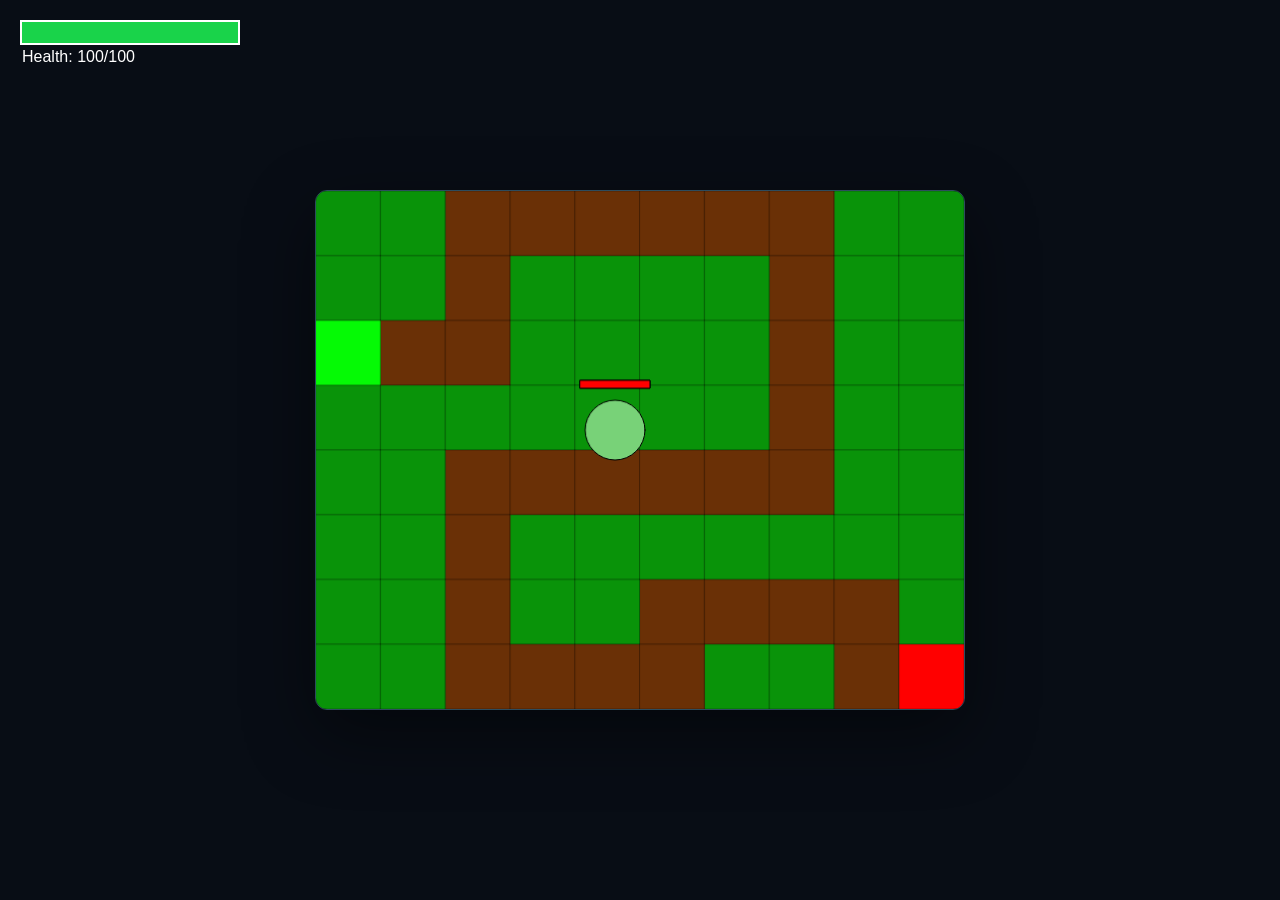
==== Game.html @ c99320d5 "tilføjet game.html som sætter alt sammen" ====
<!DOCTYPE html>
<html lang="en">
<head>
    <meta charset="UTF-8">
    <meta name="viewport" content="width=device-width, initial-scale=1.0">
    <title>Tower defense group project</title>
    <link rel="stylesheet" href="css/style.css">
    <script src="js/p5.min.js"></script>
    
</head>
<body>
    <script src="Map/Map.js"></script>
    <script src="player/player.js"></script>
    <script src="Tårnet/tårnet.js"></script>
    <script src="Monster/monster.js"></script>
</body>
</html>
---- css/style.css ----
* {
    margin: 0;
    padding: 0;
    box-sizing: border-box;
}

body {
    display: flex;
    justify-content: center;
    align-items: center;
    min-height: 100vh;
    padding: 24px;
    background: #080d15;
}

canvas {
    display: block;
    width: min(650px, calc(100vw - 48px)) !important;
    height: auto !important;
    border: 1px solid #2d4c5e;
    border-radius: 12px;
    box-shadow: 0 24px 70px rgba(0, 0, 0, 0.45);
}

#game {
    display: grid;
    grid-template-columns: repeat(10, 65px);
    gap: 2px;
}
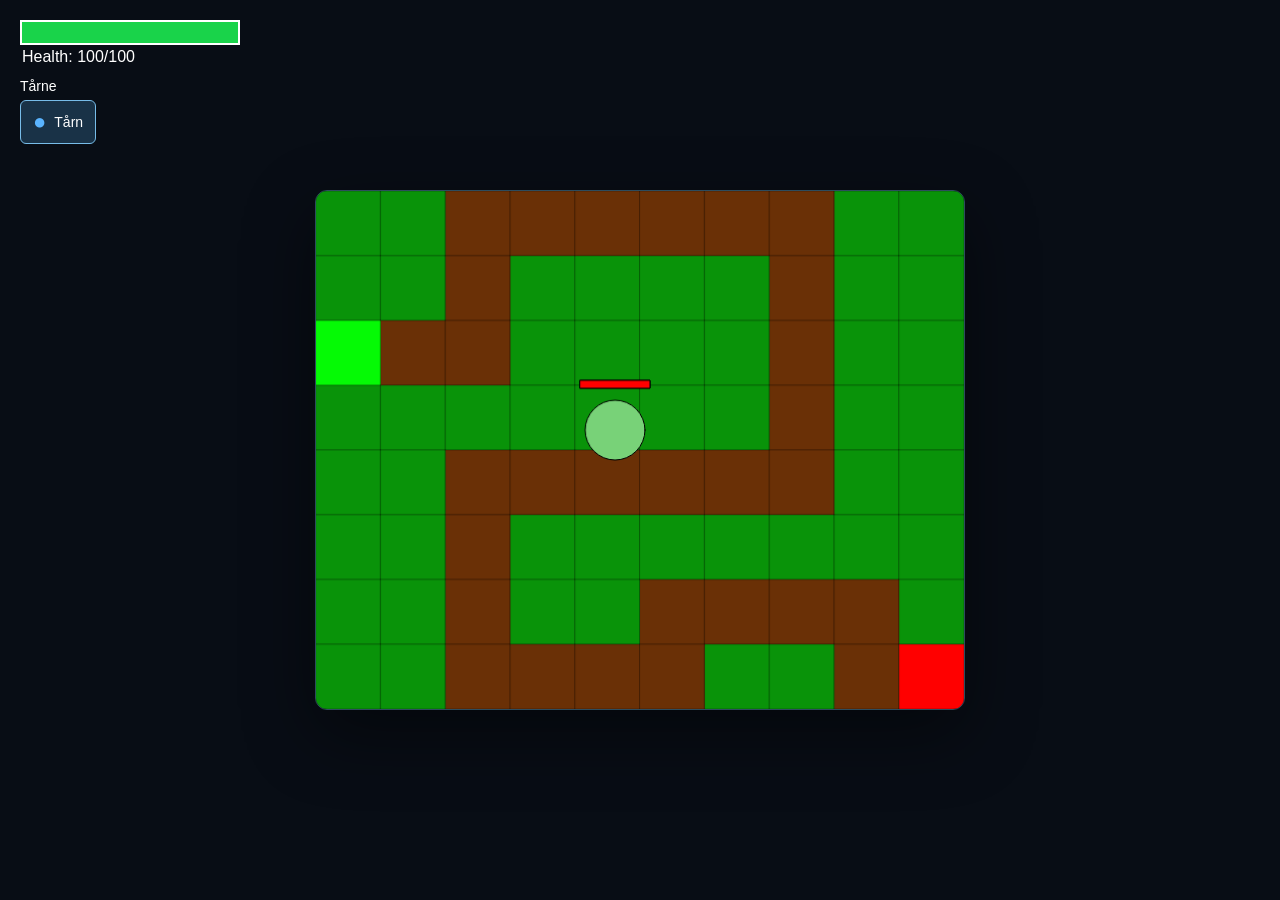
==== commit a05848a2: "Nu kan man trække tårnet på banen, men kun på de grønne tiles, ikke på banen, indgangen eller udgang" ====
--- a/Game.html
+++ b/Game.html
@@ -11,6 +11,7 @@
 <body>
     <script src="Map/Map.js"></script>
     <script src="player/player.js"></script>
+    <script src="Tårnet/Skud.js"></script>
     <script src="Tårnet/tårnet.js"></script>
     <script src="Monster/monster.js"></script>
 </body>
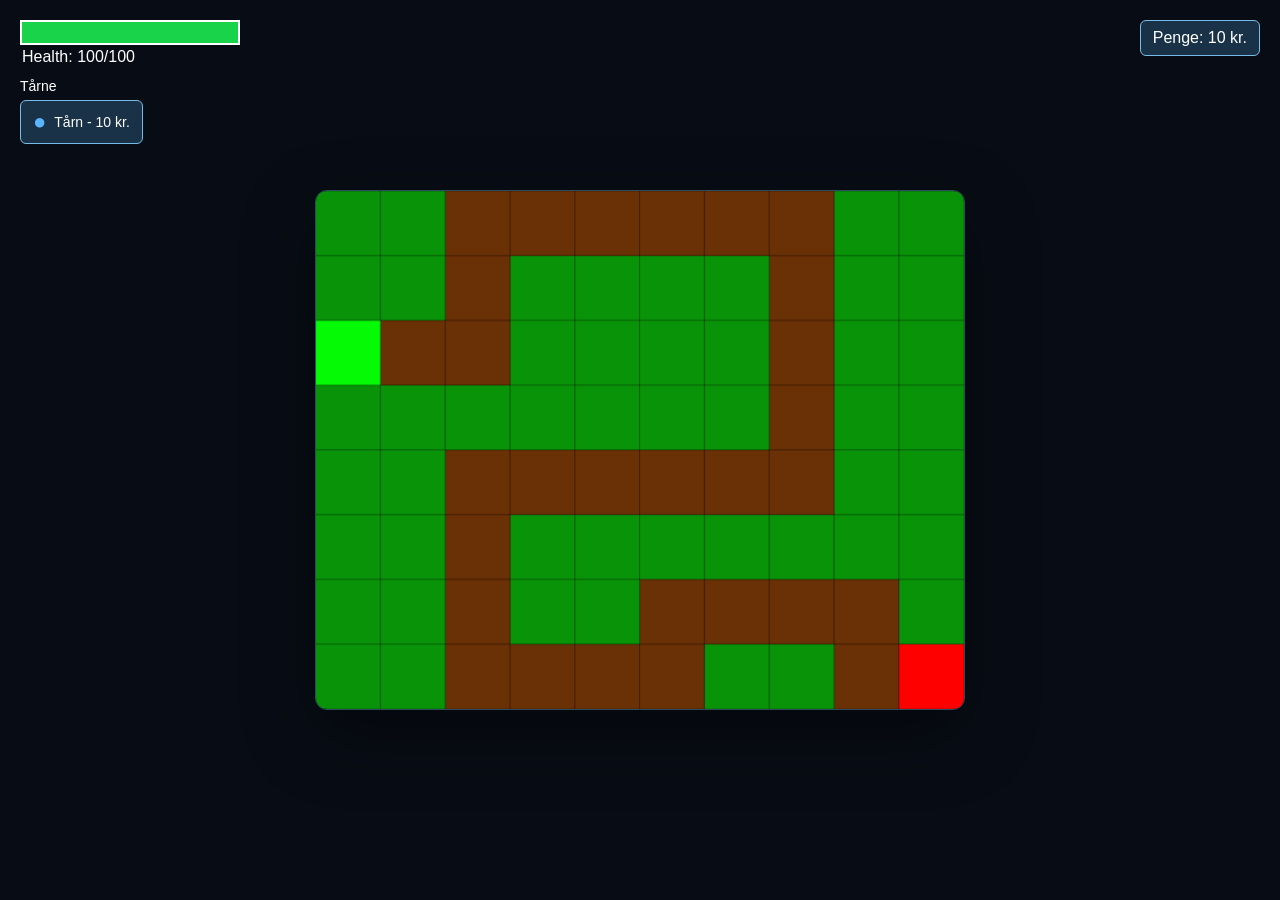
==== commit ed0fff88: "Nu er det penge. et tårn koster 10 kroner, man starter med 10 og når et monster er helt død får man " ====
--- a/Game.html
+++ b/Game.html
@@ -11,8 +11,10 @@
 <body>
     <script src="Map/Map.js"></script>
     <script src="player/player.js"></script>
+    <script src="Waves/Penge.js"></script>
     <script src="Tårnet/Skud.js"></script>
     <script src="Tårnet/tårnet.js"></script>
+    <script src="Waves/waves.js"></script>
     <script src="Monster/monster.js"></script>
 </body>
 </html>
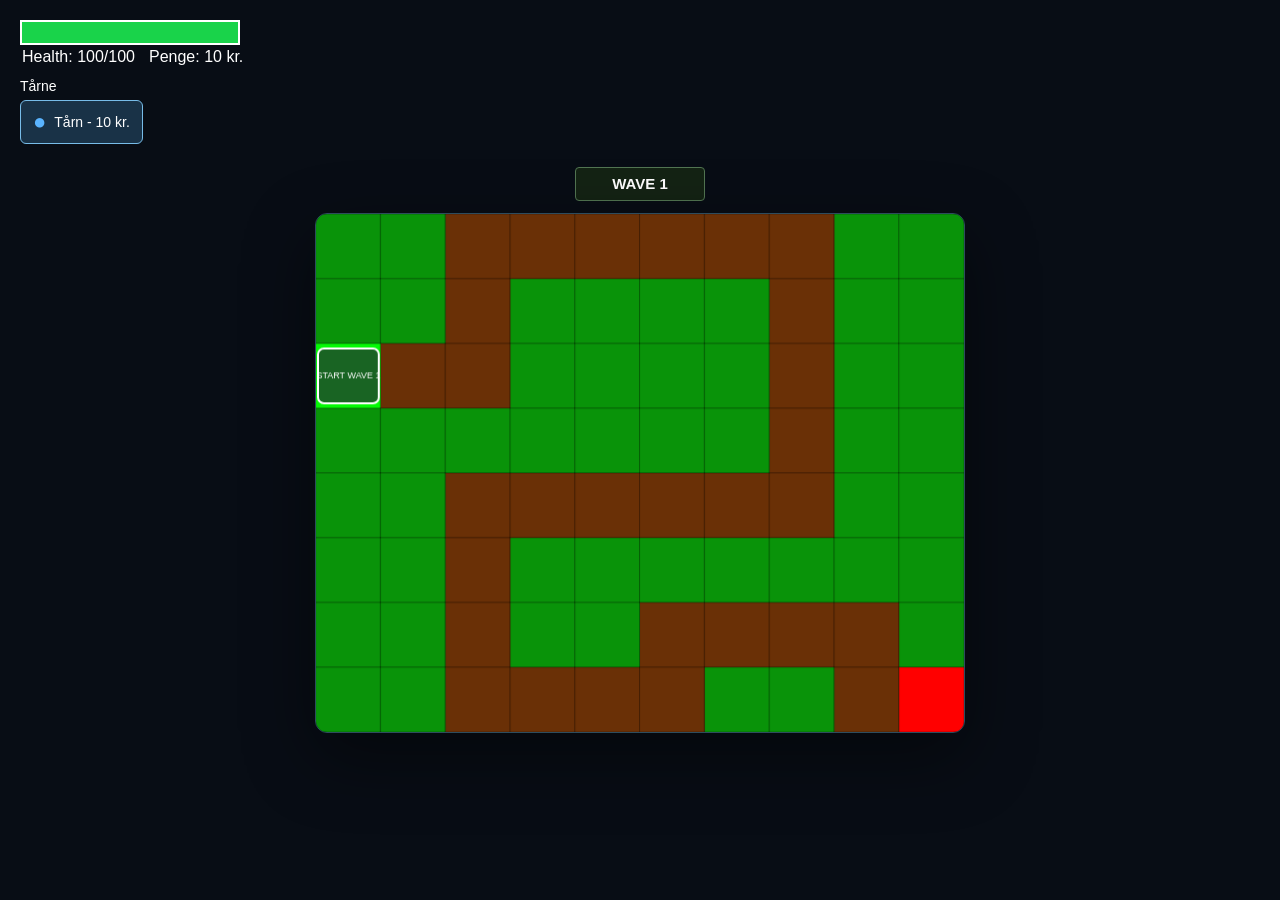
==== commit 58667e3d: "der spawner nu kun 2 monsters +1 per wave og en boss på 5 wave" ====
--- a/Game.html
+++ b/Game.html
@@ -9,6 +9,9 @@
     
 </head>
 <body>
+    <main id="game-board">
+        <div id="wave-counter">WAVE 1</div>
+    </main>
     <script src="Map/Map.js"></script>
     <script src="player/player.js"></script>
     <script src="Waves/Penge.js"></script>
--- a/css/style.css
+++ b/css/style.css
@@ -8,22 +8,39 @@
     display: flex;
     justify-content: center;
     align-items: center;
+    flex-direction: column;
+    gap: 12px;
     min-height: 100vh;
     padding: 24px;
     background: #080d15;
 }
 
+#game-board {
+    display: flex;
+    flex-direction: column;
+    align-items: center;
+    gap: 12px;
+    width: min(650px, calc(100vw - 48px));
+}
+
+#wave-counter {
+    display: grid;
+    place-items: center;
+    width: 20%;
+    height: 34px;
+    color: #fff;
+    background: #142314;
+    border: 1px solid #527552;
+    border-radius: 4px;
+    font: 600 15px sans-serif;
+}
+
 canvas {
     display: block;
-    width: min(650px, calc(100vw - 48px)) !important;
+    width: 100% !important;
     height: auto !important;
     border: 1px solid #2d4c5e;
     border-radius: 12px;
     box-shadow: 0 24px 70px rgba(0, 0, 0, 0.45);
 }
 
-#game {
-    display: grid;
-    grid-template-columns: repeat(10, 65px);
-    gap: 2px;
-}
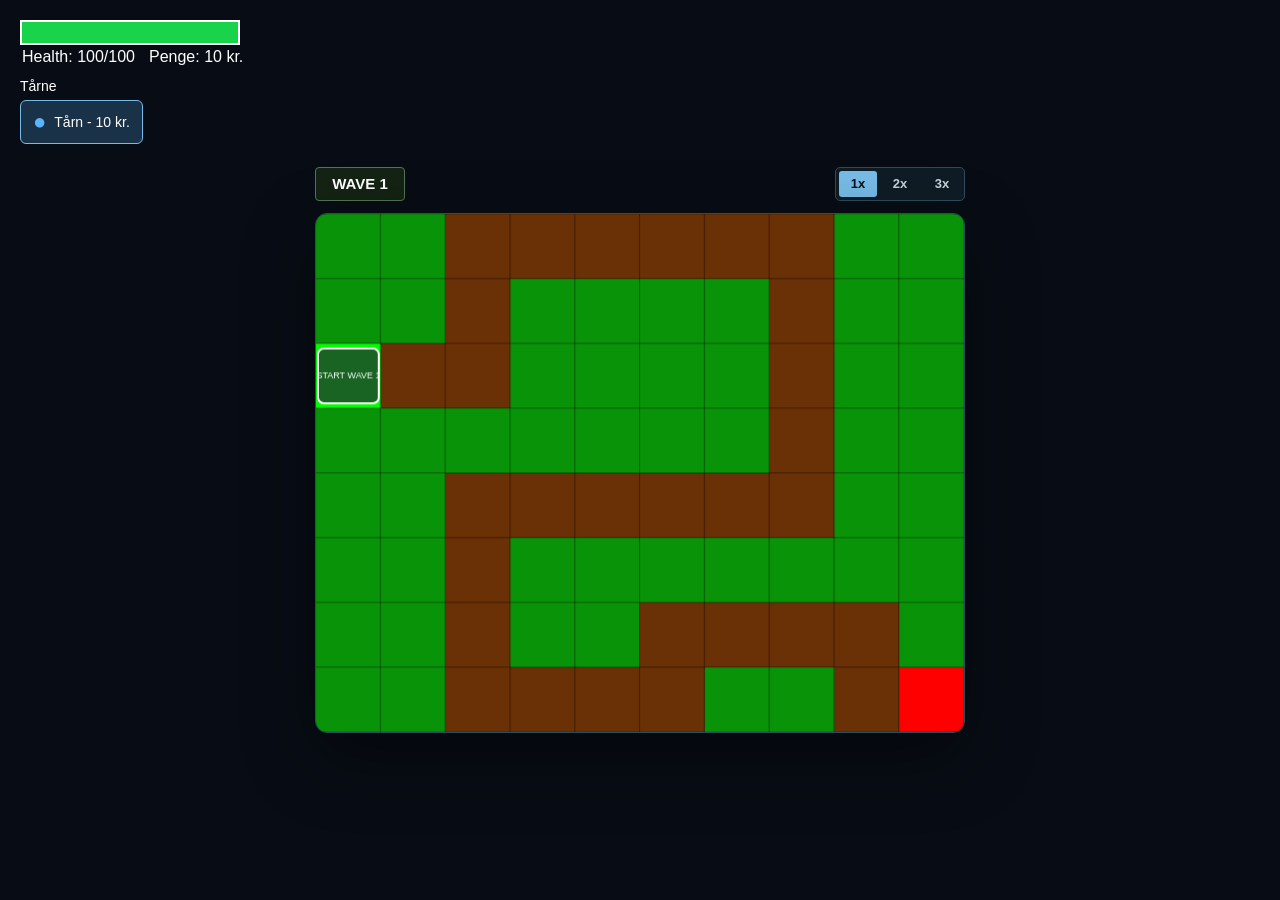
==== commit 0a60f9aa: "Nu kan man vælge m spiller skal køre i 1x, 2x eller 3x," ====
--- a/Game.html
+++ b/Game.html
@@ -10,7 +10,14 @@
 </head>
 <body>
     <main id="game-board">
-        <div id="wave-counter">WAVE 1</div>
+        <div id="game-controls">
+            <div id="wave-counter">WAVE 1</div>
+            <div id="game-speed" role="group" aria-label="Game speed">
+                <button type="button" data-speed="1" aria-pressed="true">1x</button>
+                <button type="button" data-speed="2" aria-pressed="false">2x</button>
+                <button type="button" data-speed="3" aria-pressed="false">3x</button>
+            </div>
+        </div>
     </main>
     <script src="Map/Map.js"></script>
     <script src="player/player.js"></script>
--- a/css/style.css
+++ b/css/style.css
@@ -23,16 +23,53 @@
     width: min(650px, calc(100vw - 48px));
 }
 
+#game-controls {
+    display: flex;
+    align-items: center;
+    justify-content: space-between;
+    width: 100%;
+}
+
 #wave-counter {
     display: grid;
     place-items: center;
-    width: 20%;
+    min-width: 90px;
     height: 34px;
     color: #fff;
     background: #142314;
     border: 1px solid #527552;
     border-radius: 4px;
     font: 600 15px sans-serif;
+}
+
+#game-speed {
+    display: flex;
+    gap: 4px;
+    padding: 3px;
+    background: #101c25;
+    border: 1px solid #2d4c5e;
+    border-radius: 5px;
+}
+
+#game-speed button {
+    min-width: 38px;
+    height: 26px;
+    color: #c8d3da;
+    background: transparent;
+    border: 0;
+    border-radius: 3px;
+    cursor: pointer;
+    font: 600 13px sans-serif;
+}
+
+#game-speed button[aria-pressed="true"] {
+    color: #081018;
+    background: #77bce8;
+}
+
+#game-speed button:focus-visible {
+    outline: 2px solid #fff;
+    outline-offset: 2px;
 }
 
 canvas {
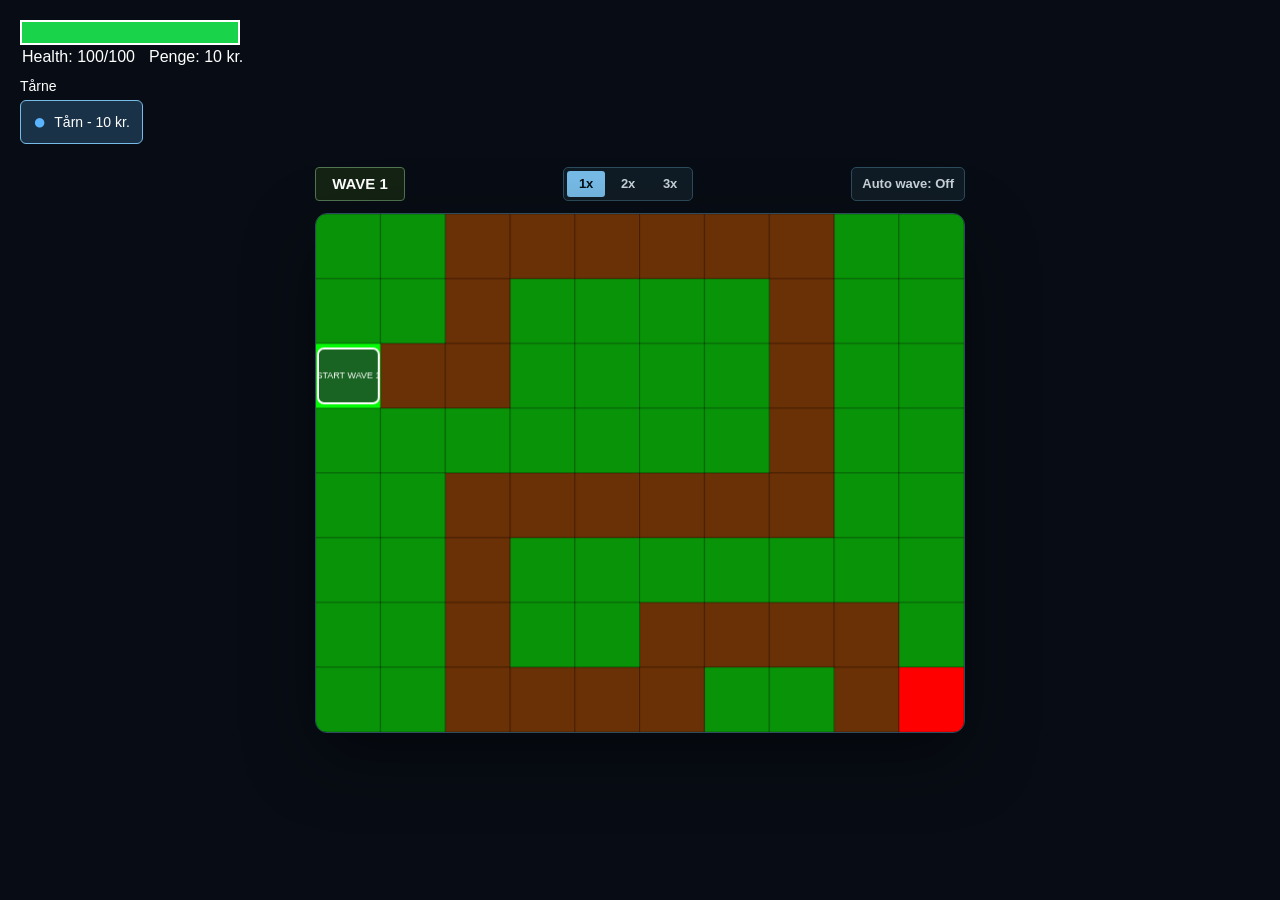
==== commit c3945174: "Autowave made and new file thats whole game" ====
--- a/Game.html
+++ b/Game.html
@@ -17,6 +17,7 @@
                 <button type="button" data-speed="2" aria-pressed="false">2x</button>
                 <button type="button" data-speed="3" aria-pressed="false">3x</button>
             </div>
+            <button id="auto-wave" type="button" aria-pressed="false">Auto wave: Off</button>
         </div>
     </main>
     <script src="Map/Map.js"></script>
--- a/css/style.css
+++ b/css/style.css
@@ -72,6 +72,27 @@
     outline-offset: 2px;
 }
 
+#auto-wave {
+    height: 34px;
+    padding: 0 10px;
+    color: #c8d3da;
+    background: #101c25;
+    border: 1px solid #2d4c5e;
+    border-radius: 5px;
+    cursor: pointer;
+    font: 600 13px sans-serif;
+}
+
+#auto-wave[aria-pressed="true"] {
+    color: #081018;
+    background: #8fd18f;
+}
+
+#auto-wave:focus-visible {
+    outline: 2px solid #fff;
+    outline-offset: 2px;
+}
+
 canvas {
     display: block;
     width: 100% !important;
